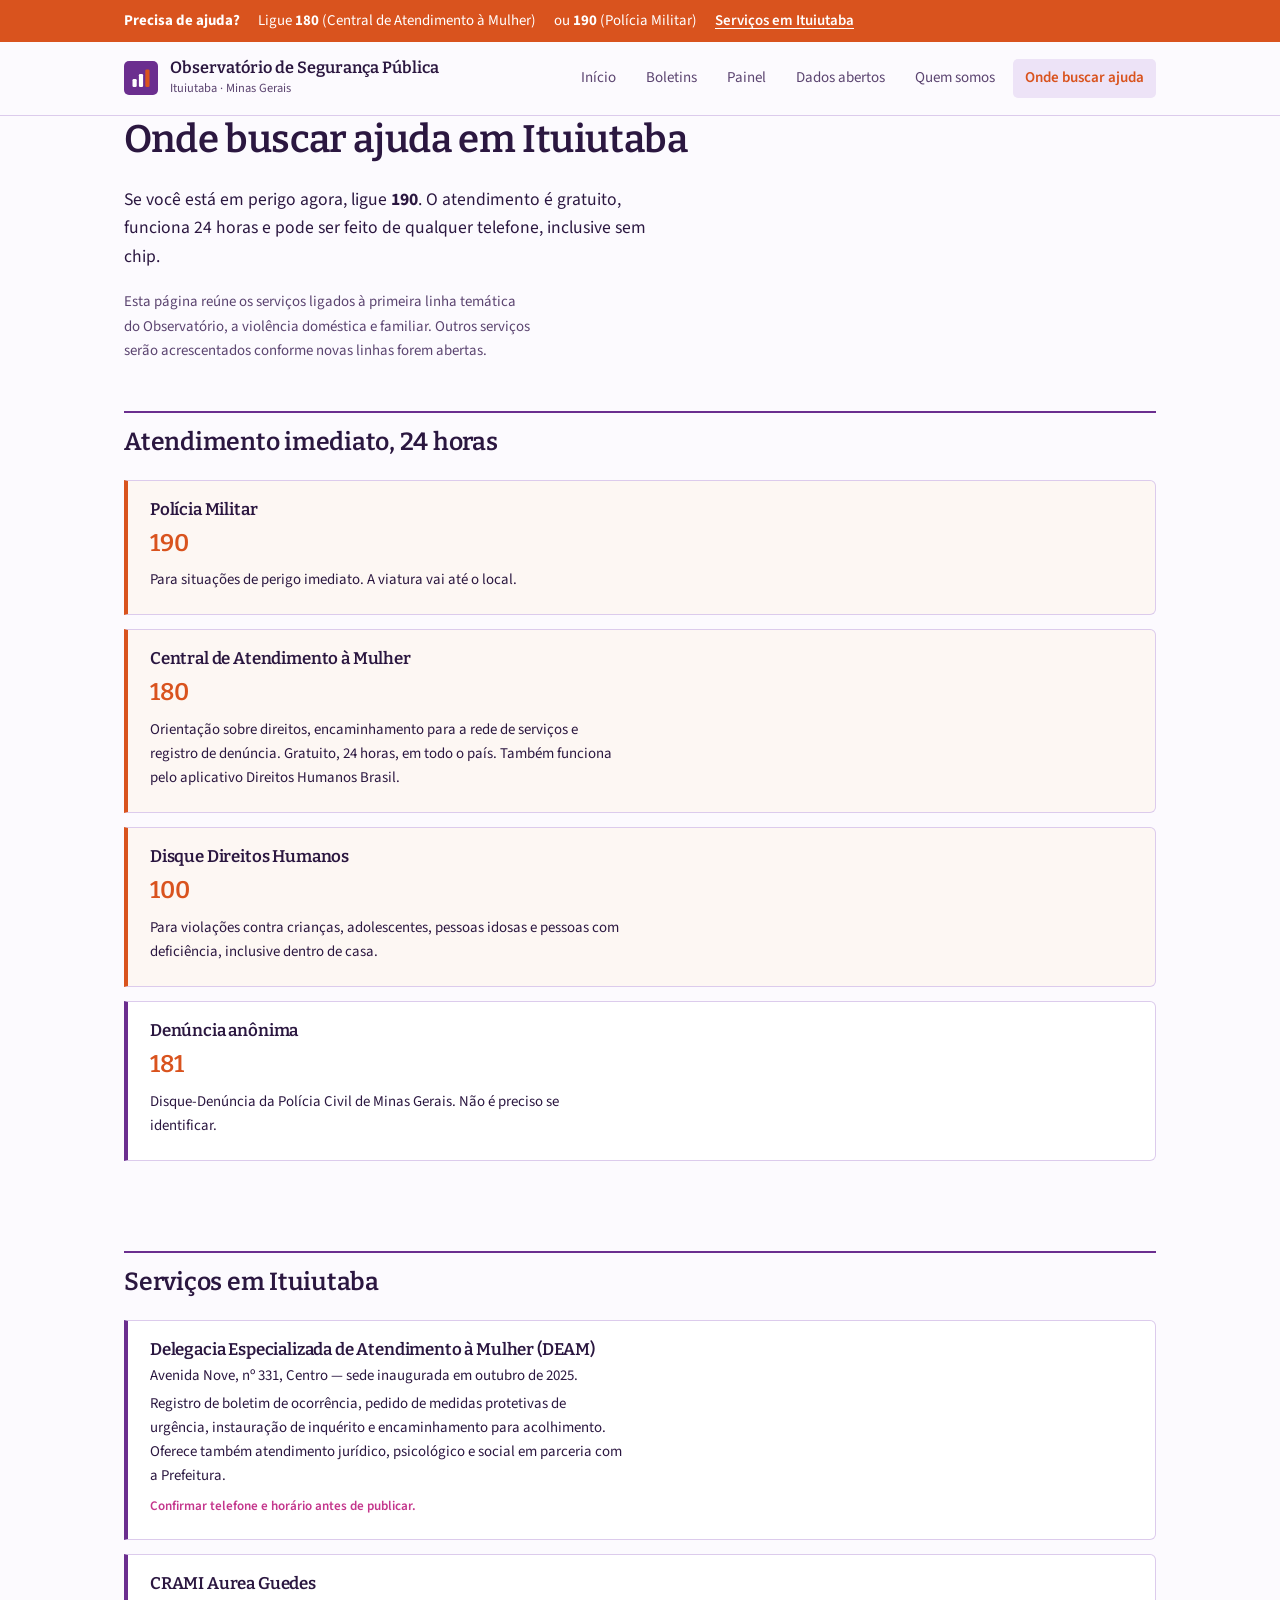
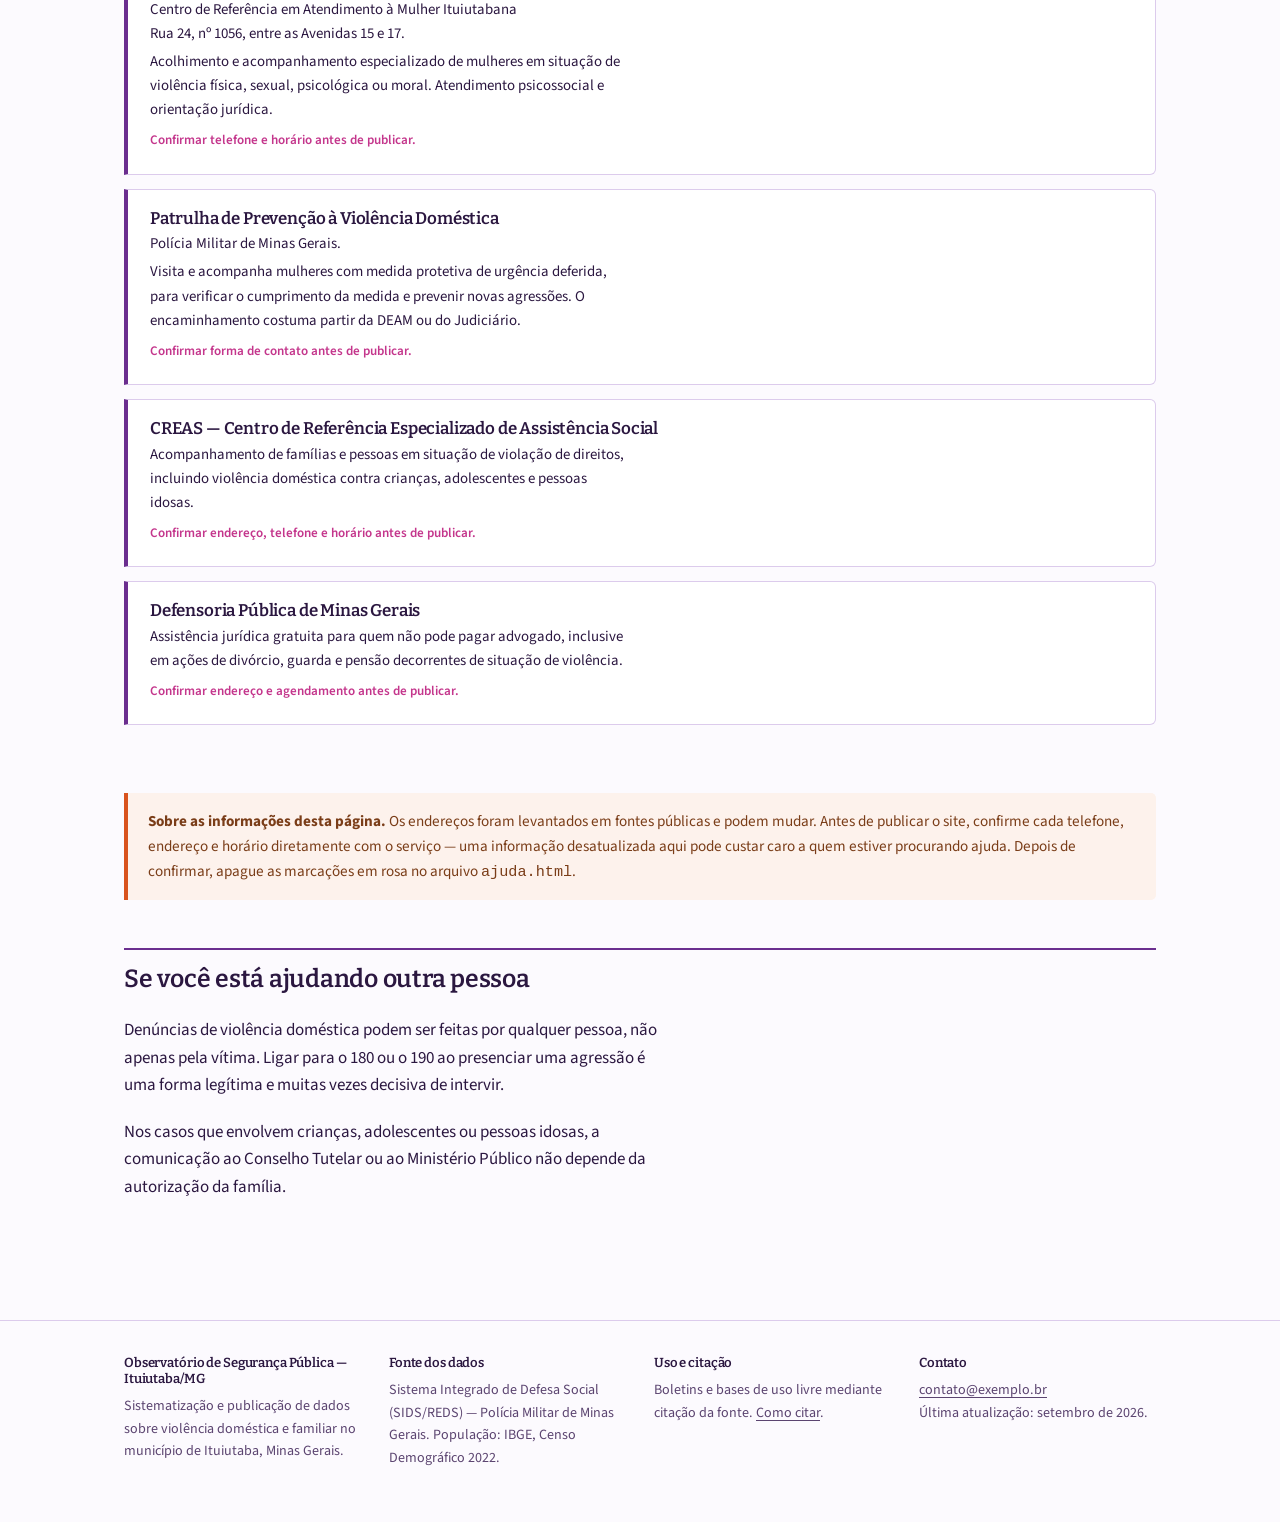
==== ajuda.html @ 3ad16aab "Site - Observatório" ====
<!DOCTYPE html>
<html lang="pt-BR">
<head>
<meta charset="utf-8">
<meta name="viewport" content="width=device-width, initial-scale=1">
<title>Onde buscar ajuda · Observatório de Segurança Pública — Ituiutaba/MG</title>
<meta name="description" content="Serviços de atendimento a pessoas em situação de violência doméstica em Ituiutaba (MG) e telefones de emergência.">
<link rel="preconnect" href="https://fonts.googleapis.com">
<link rel="preconnect" href="https://fonts.gstatic.com" crossorigin>
<link href="https://fonts.googleapis.com/css2?family=Bitter:wght@500;600&family=Source+Sans+3:wght@400;600&display=swap" rel="stylesheet">
<link rel="stylesheet" href="assets/css/estilo.css">
</head>
<body>

<div class="socorro">
  <div class="env">
    <span><strong>Precisa de ajuda?</strong></span>
    <span>Ligue <strong>180</strong><span class="so-detalhe"> (Central de Atendimento à Mulher)</span></span>
    <span>ou <strong>190</strong><span class="so-detalhe"> (Polícia Militar)</span></span>
    <a href="ajuda.html">Serviços em Ituiutaba</a>
  </div>
</div>

<header class="topo">
  <div class="env">
    <a class="marca" href="index.html">
      <svg width="34" height="34" viewBox="0 0 34 34" aria-hidden="true">
        <rect width="34" height="34" rx="5" fill="#6B2E8F"/>
        <rect x="8.5"  y="18" width="4.2" height="8"  rx="1.2" fill="#fff"/>
        <rect x="14.9" y="13" width="4.2" height="13" rx="1.2" fill="#fff"/>
        <rect x="21.3" y="8.5" width="4.2" height="17.5" rx="1.2" fill="#D9531E"/>
      </svg>
      <span>
        <b>Observatório de Segurança Pública</b>
        <span>Ituiutaba · Minas Gerais</span>
      </span>
    </a>
    <nav class="menu" aria-label="Navegação principal">
      <a href="index.html">Início</a>
      <a href="boletins.html">Boletins</a>
      <a href="painel.html">Painel</a>
      <a href="dados.html">Dados abertos</a>
      <a href="equipe.html">Quem somos</a>
      <a href="ajuda.html" class="ajuda" aria-current="page">Onde buscar ajuda</a>
    </nav>
  </div>
</header>

<main>
<div class="env">

  <h1>Onde buscar ajuda em Ituiutaba</h1>
  <p class="linha" style="font-size:1.1rem;max-width:58ch">Se você está em perigo agora,
  ligue <strong>190</strong>. O atendimento é gratuito, funciona 24 horas e pode ser feito
  de qualquer telefone, inclusive sem chip.</p>

  <p class="discreto" style="max-width:58ch">Esta página reúne os serviços ligados à
  primeira linha temática do Observatório, a violência doméstica e familiar. Outros
  serviços serão acrescentados conforme novas linhas forem abertas.</p>

  <div class="secao-titulo"><h2>Atendimento imediato, 24 horas</h2></div>
  <section>
    <div class="servico urgente">
      <h3>Polícia Militar</h3>
      <span class="tel">190</span>
      <p>Para situações de perigo imediato. A viatura vai até o local.</p>
    </div>

    <div class="servico urgente">
      <h3>Central de Atendimento à Mulher</h3>
      <span class="tel">180</span>
      <p>Orientação sobre direitos, encaminhamento para a rede de serviços e registro de
      denúncia. Gratuito, 24 horas, em todo o país. Também funciona pelo aplicativo
      Direitos Humanos Brasil.</p>
    </div>

    <div class="servico urgente">
      <h3>Disque Direitos Humanos</h3>
      <span class="tel">100</span>
      <p>Para violações contra crianças, adolescentes, pessoas idosas e pessoas com
      deficiência, inclusive dentro de casa.</p>
    </div>

    <div class="servico">
      <h3>Denúncia anônima</h3>
      <span class="tel">181</span>
      <p>Disque-Denúncia da Polícia Civil de Minas Gerais. Não é preciso se identificar.</p>
    </div>
  </section>

  <div class="secao-titulo"><h2>Serviços em Ituiutaba</h2></div>
  <section>
    <div class="servico">
      <h3>Delegacia Especializada de Atendimento à Mulher (DEAM)</h3>
      <p>Avenida Nove, nº 331, Centro — sede inaugurada em outubro de 2025.</p>
      <p>Registro de boletim de ocorrência, pedido de medidas protetivas de urgência,
      instauração de inquérito e encaminhamento para acolhimento. Oferece também
      atendimento jurídico, psicológico e social em parceria com a Prefeitura.</p>
      <p class="conferir">Confirmar telefone e horário antes de publicar.</p>
    </div>

    <div class="servico">
      <h3>CRAMI Aurea Guedes</h3>
      <p>Centro de Referência em Atendimento à Mulher Ituiutabana<br>
      Rua 24, nº 1056, entre as Avenidas 15 e 17.</p>
      <p>Acolhimento e acompanhamento especializado de mulheres em situação de violência
      física, sexual, psicológica ou moral. Atendimento psicossocial e orientação
      jurídica.</p>
      <p class="conferir">Confirmar telefone e horário antes de publicar.</p>
    </div>

    <div class="servico">
      <h3>Patrulha de Prevenção à Violência Doméstica</h3>
      <p>Polícia Militar de Minas Gerais.</p>
      <p>Visita e acompanha mulheres com medida protetiva de urgência deferida, para
      verificar o cumprimento da medida e prevenir novas agressões. O encaminhamento
      costuma partir da DEAM ou do Judiciário.</p>
      <p class="conferir">Confirmar forma de contato antes de publicar.</p>
    </div>

    <div class="servico">
      <h3>CREAS — Centro de Referência Especializado de Assistência Social</h3>
      <p>Acompanhamento de famílias e pessoas em situação de violação de direitos,
      incluindo violência doméstica contra crianças, adolescentes e pessoas idosas.</p>
      <p class="conferir">Confirmar endereço, telefone e horário antes de publicar.</p>
    </div>

    <div class="servico">
      <h3>Defensoria Pública de Minas Gerais</h3>
      <p>Assistência jurídica gratuita para quem não pode pagar advogado, inclusive em
      ações de divórcio, guarda e pensão decorrentes de situação de violência.</p>
      <p class="conferir">Confirmar endereço e agendamento antes de publicar.</p>
    </div>
  </section>

  <div class="aviso">
    <p><strong>Sobre as informações desta página.</strong> Os endereços foram levantados em
    fontes públicas e podem mudar. Antes de publicar o site, confirme cada telefone,
    endereço e horário diretamente com o serviço — uma informação desatualizada aqui pode
    custar caro a quem estiver procurando ajuda. Depois de confirmar, apague as marcações
    em rosa no arquivo <code>ajuda.html</code>.</p>
  </div>

  <div class="secao-titulo"><h2>Se você está ajudando outra pessoa</h2></div>
  <section>
    <div class="prosa">
      <p>Denúncias de violência doméstica podem ser feitas por qualquer pessoa, não apenas
      pela vítima. Ligar para o 180 ou o 190 ao presenciar uma agressão é uma forma legítima
      e muitas vezes decisiva de intervir.</p>
      <p>Nos casos que envolvem crianças, adolescentes ou pessoas idosas, a comunicação ao
      Conselho Tutelar ou ao Ministério Público não depende da autorização da família.</p>
    </div>
  </section>

</div>
</main>

<footer>
  <div class="env">
    <div>
      <h4>Observatório de Segurança Pública — Ituiutaba/MG</h4>
      <p>Sistematização e publicação de dados sobre violência doméstica e familiar no
      município de Ituiutaba, Minas Gerais.</p>
    </div>
    <div>
      <h4>Fonte dos dados</h4>
      <p>Sistema Integrado de Defesa Social (SIDS/REDS) — Polícia Militar de Minas
      Gerais. População: IBGE, Censo Demográfico 2022.</p>
    </div>
    <div>
      <h4>Uso e citação</h4>
      <p>Boletins e bases de uso livre mediante citação da fonte.
      <a href="dados.html">Como citar</a>.</p>
    </div>
    <div>
      <h4>Contato</h4>
      <p><a href="mailto:contato@exemplo.br">contato@exemplo.br</a><br>
      Última atualização: setembro de 2026.</p>
    </div>
  </div>
</footer>
</body>
</html>
---- assets/css/estilo.css ----
/* ==========================================================================
   Observatório de Violência Doméstica de Ituiutaba
   Folha de estilo única. Editar aqui muda o site inteiro.
   ========================================================================== */

:root {
  --papel:    #FCFAFE;
  --tinta:    #2B1740;
  --tinta-2:  #5B4470;
  --roxo:     #6B2E8F;
  --magenta:  #C4368C;
  --laranja:  #D9531E;
  --lavanda:  #EDE3F7;
  --lavanda-2:#F7F1FB;
  --borda:    #DCCBEC;
  --largura:  1080px;
  --prosa:    68ch;
}

*, *::before, *::after { box-sizing: border-box; }

html { scroll-behavior: smooth; }
@media (prefers-reduced-motion: reduce) {
  html { scroll-behavior: auto; }
  * { animation: none !important; transition: none !important; }
}

body {
  margin: 0;
  background: var(--papel);
  color: var(--tinta);
  font-family: "Source Sans 3", system-ui, -apple-system, "Segoe UI", sans-serif;
  font-size: 17px;
  line-height: 1.62;
  -webkit-font-smoothing: antialiased;
}

h1, h2, h3, h4 {
  font-family: Bitter, Georgia, "Times New Roman", serif;
  font-weight: 600;
  line-height: 1.22;
  color: var(--tinta);
  margin: 0 0 .6em 0;
  letter-spacing: -0.01em;
}
h1 { font-size: 2.4rem; }
h2 { font-size: 1.55rem; margin-top: 2.4em; }
h3 { font-size: 1.13rem; margin-top: 1.8em; }

p { margin: 0 0 1.1em 0; max-width: var(--prosa); }
a { color: var(--roxo); text-decoration-thickness: 1px; text-underline-offset: 3px; }
a:hover { color: var(--magenta); }
:focus-visible { outline: 3px solid var(--magenta); outline-offset: 3px; border-radius: 2px; }

.env { max-width: var(--largura); margin: 0 auto; padding: 0 24px; }
.prosa { max-width: var(--prosa); }
.discreto { color: var(--tinta-2); font-size: .93rem; }

/* ---------- Faixa de emergência ---------- */
.socorro {
  background: var(--laranja);
  color: #fff;
  font-size: .93rem;
  padding: 9px 0;
}
.socorro a { color: #fff; font-weight: 600; }
.socorro .env { display: flex; gap: 18px; flex-wrap: wrap; align-items: baseline; }

/* ---------- Cabeçalho ---------- */
.topo {
  border-bottom: 1px solid var(--borda);
  background: var(--papel);
  position: sticky; top: 0; z-index: 20;
}
.topo .env {
  display: flex; align-items: center; justify-content: space-between;
  gap: 20px; padding-top: 16px; padding-bottom: 16px; flex-wrap: wrap;
}
.marca { display: flex; align-items: center; gap: 12px; text-decoration: none; }
.marca svg { flex: none; }
.marca b {
  font-family: Bitter, Georgia, serif; font-weight: 600;
  font-size: 1.02rem; color: var(--tinta); line-height: 1.25; display: block;
}
.marca span { font-size: .78rem; color: var(--tinta-2); display: block; }

nav.menu { display: flex; gap: 6px; flex-wrap: wrap; }
nav.menu a {
  text-decoration: none; color: var(--tinta-2);
  padding: 7px 12px; border-radius: 5px; font-size: .94rem;
}
nav.menu a:hover { background: var(--lavanda-2); color: var(--roxo); }
nav.menu a[aria-current="page"] {
  background: var(--lavanda); color: var(--roxo); font-weight: 600;
}
nav.menu a.ajuda { color: var(--laranja); font-weight: 600; }
nav.menu a.ajuda:hover { background: #FCEDE5; color: var(--laranja); }

/* ---------- Abertura ---------- */
.abertura { padding: 60px 0 40px; }
.abertura h1 { font-size: 2.75rem; max-width: 24ch; }
.abertura .linha {
  font-size: 1.18rem; color: var(--tinta-2); max-width: 56ch; margin-top: 22px;
}

/* ---------- Grade de meses (hero de dados) ---------- */
.grade { margin: 34px 0 12px; overflow-x: auto; padding-bottom: 6px; }
table.meses { border-collapse: collapse; font-size: .74rem; }
table.meses th {
  font-family: "Source Sans 3", sans-serif; font-weight: 500;
  color: var(--tinta-2); padding: 3px 5px; text-align: center;
}
table.meses th[scope="row"] { text-align: right; padding-right: 9px; }
table.meses td { padding: 2px; }
table.meses i {
  display: block; width: 32px; height: 24px; border-radius: 2px;
  font-style: normal;
}
.legenda {
  display: flex; align-items: center; gap: 9px;
  font-size: .82rem; color: var(--tinta-2); margin-top: 10px; flex-wrap: wrap;
}
.legenda i { display: inline-block; width: 22px; height: 12px; border-radius: 2px; }

/* ---------- Números-chave ---------- */
.numeros {
  display: grid; grid-template-columns: repeat(auto-fit, minmax(168px, 1fr));
  gap: 1px; background: var(--borda);
  border: 1px solid var(--borda); border-radius: 6px; overflow: hidden;
  margin: 40px 0;
}
.numeros div { background: var(--papel); padding: 20px 18px; }
.numeros b {
  display: block; font-family: Bitter, Georgia, serif; font-size: 2rem;
  font-weight: 600; color: var(--roxo); line-height: 1;
}
.numeros span { display: block; font-size: .87rem; color: var(--tinta-2); margin-top: 8px; }

/* ---------- Seções ---------- */
section { padding: 8px 0 28px; }
.secao-titulo { border-top: 2px solid var(--roxo); padding-top: 14px; margin-top: 48px; }
.secao-titulo h2 { margin-top: 0; }

/* ---------- Lista de boletins ---------- */
.boletim {
  border: 1px solid var(--borda); border-radius: 6px;
  padding: 22px 24px; margin-bottom: 18px; background: #fff;
  display: grid; grid-template-columns: 76px 1fr; gap: 22px; align-items: start;
}
.boletim .num {
  font-family: Bitter, Georgia, serif; font-size: 2.1rem; font-weight: 600;
  color: var(--lavanda); line-height: 1; padding-top: 2px;
}
.boletim h3 { margin: 0 0 6px 0; font-size: 1.16rem; }
.boletim .meta { font-size: .85rem; color: var(--tinta-2); margin-bottom: 10px; }
.boletim p { margin-bottom: 14px; }
.boletim.previsto { background: var(--lavanda-2); border-style: dashed; }

.botao {
  display: inline-block; background: var(--roxo); color: #fff;
  text-decoration: none; padding: 9px 18px; border-radius: 5px;
  font-size: .93rem; font-weight: 600;
}
.botao:hover { background: var(--magenta); color: #fff; }
.botao.vazado {
  background: transparent; color: var(--roxo); border: 1.5px solid var(--borda);
}
.botao.vazado:hover { background: var(--lavanda); color: var(--roxo); }

/* ---------- Tabelas de dados ---------- */
table.dados {
  border-collapse: collapse; width: 100%; font-size: .92rem; margin: 18px 0;
}
table.dados th {
  text-align: left; font-family: "Source Sans 3", sans-serif; font-weight: 600;
  font-size: .82rem; color: var(--tinta-2);
  border-bottom: 2px solid var(--roxo); padding: 9px 12px;
}
table.dados td { padding: 9px 12px; border-bottom: 1px solid var(--borda); }
table.dados td.n, table.dados th.n { text-align: right; font-variant-numeric: tabular-nums; }
table.dados tr.parcial td { color: var(--tinta-2); font-style: italic; }
table.dados caption {
  caption-side: bottom; text-align: left; font-size: .82rem;
  color: var(--tinta-2); padding-top: 10px;
}

/* ---------- Aviso ---------- */
.aviso {
  border-left: 4px solid var(--laranja); background: #FDF2EC;
  padding: 16px 20px; border-radius: 0 5px 5px 0; margin: 26px 0;
}
.aviso p { margin: 0; max-width: none; font-size: .95rem; color: #7A3D18; }
.aviso p + p { margin-top: 9px; }

/* ---------- Painel ---------- */
.controles {
  display: flex; gap: 10px; flex-wrap: wrap; align-items: center;
  margin: 22px 0 8px;
}
.controles button {
  font: inherit; font-size: .91rem; cursor: pointer;
  background: #fff; border: 1.5px solid var(--borda); color: var(--tinta-2);
  padding: 7px 15px; border-radius: 20px;
}
.controles button[aria-pressed="true"] {
  background: var(--roxo); border-color: var(--roxo); color: #fff; font-weight: 600;
}
.tela {
  border: 1px solid var(--borda); border-radius: 6px; background: #fff;
  padding: 20px; margin: 16px 0 8px; height: 430px;
}
@media (max-width: 600px) { .tela { height: 330px; padding: 12px; } }

/* ---------- Serviços ---------- */
.servico {
  border: 1px solid var(--borda); border-left: 4px solid var(--roxo);
  border-radius: 0 6px 6px 0; padding: 18px 22px; margin-bottom: 14px; background: #fff;
}
.servico.urgente { border-left-color: var(--laranja); background: #FDF7F3; }
.servico h3 { margin: 0 0 4px 0; font-size: 1.06rem; }
.servico .tel {
  font-family: Bitter, Georgia, serif; font-size: 1.5rem; font-weight: 600;
  color: var(--laranja); display: block; margin: 4px 0 6px;
}
.servico p { margin: 0 0 4px 0; font-size: .93rem; }
.servico .conferir {
  font-size: .82rem; color: var(--magenta); font-weight: 600; margin-top: 8px;
}

/* ---------- Equipe ---------- */
.pessoas {
  display: grid; grid-template-columns: repeat(auto-fit, minmax(230px, 1fr)); gap: 18px;
  margin: 22px 0;
}
.pessoa { border-top: 2px solid var(--lavanda); padding-top: 14px; }
.pessoa b { display: block; font-size: 1.02rem; }
.pessoa span { display: block; font-size: .88rem; color: var(--tinta-2); }

/* ---------- Rodapé ---------- */
footer {
  border-top: 1px solid var(--borda); margin-top: 72px;
  padding: 34px 0 46px; font-size: .88rem; color: var(--tinta-2);
}
footer .env { display: grid; grid-template-columns: repeat(auto-fit, minmax(230px, 1fr)); gap: 28px; }
footer h4 { font-size: .82rem; margin: 0 0 8px; color: var(--tinta); }
footer p { max-width: 38ch; margin-bottom: .5em; }
footer a { color: var(--tinta-2); }

@media (max-width: 640px) {
  body { font-size: 16px; }
  .abertura h1 { font-size: 2rem; }
  h1 { font-size: 1.9rem; }
  .boletim { grid-template-columns: 1fr; gap: 10px; }
  .boletim .num { font-size: 1.5rem; }
}

/* ---------- Ajustes para telas estreitas ---------- */
@media (max-width: 700px) {
  .socorro { font-size: .86rem; padding: 7px 0; }
  .socorro .env { gap: 4px 10px; }
  .so-detalhe { display: none; }
  .topo { position: static; }
  .topo .env { padding-top: 12px; padding-bottom: 12px; gap: 12px; }
  nav.menu { gap: 2px; }
  nav.menu a { padding: 6px 9px; font-size: .89rem; }
  .abertura { padding: 32px 0 28px; }
  table.meses i { width: 22px; height: 18px; }
}
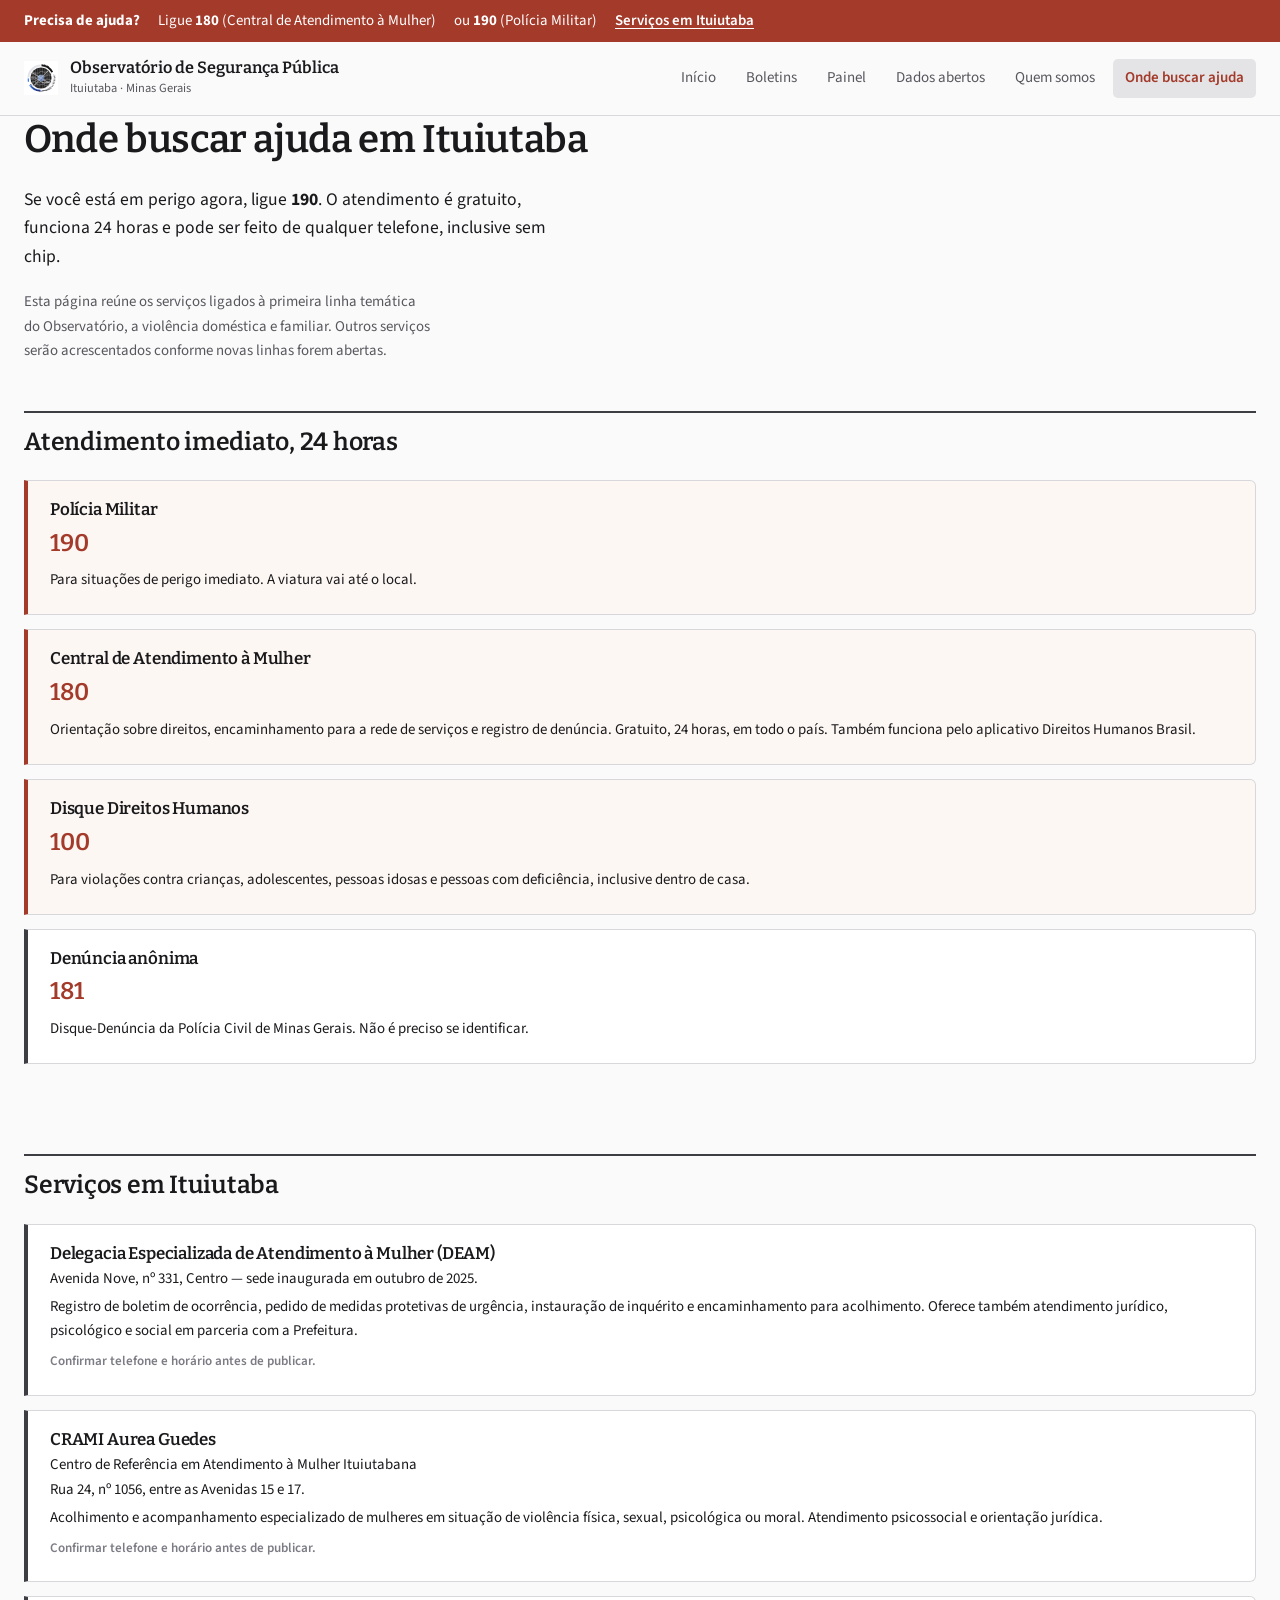
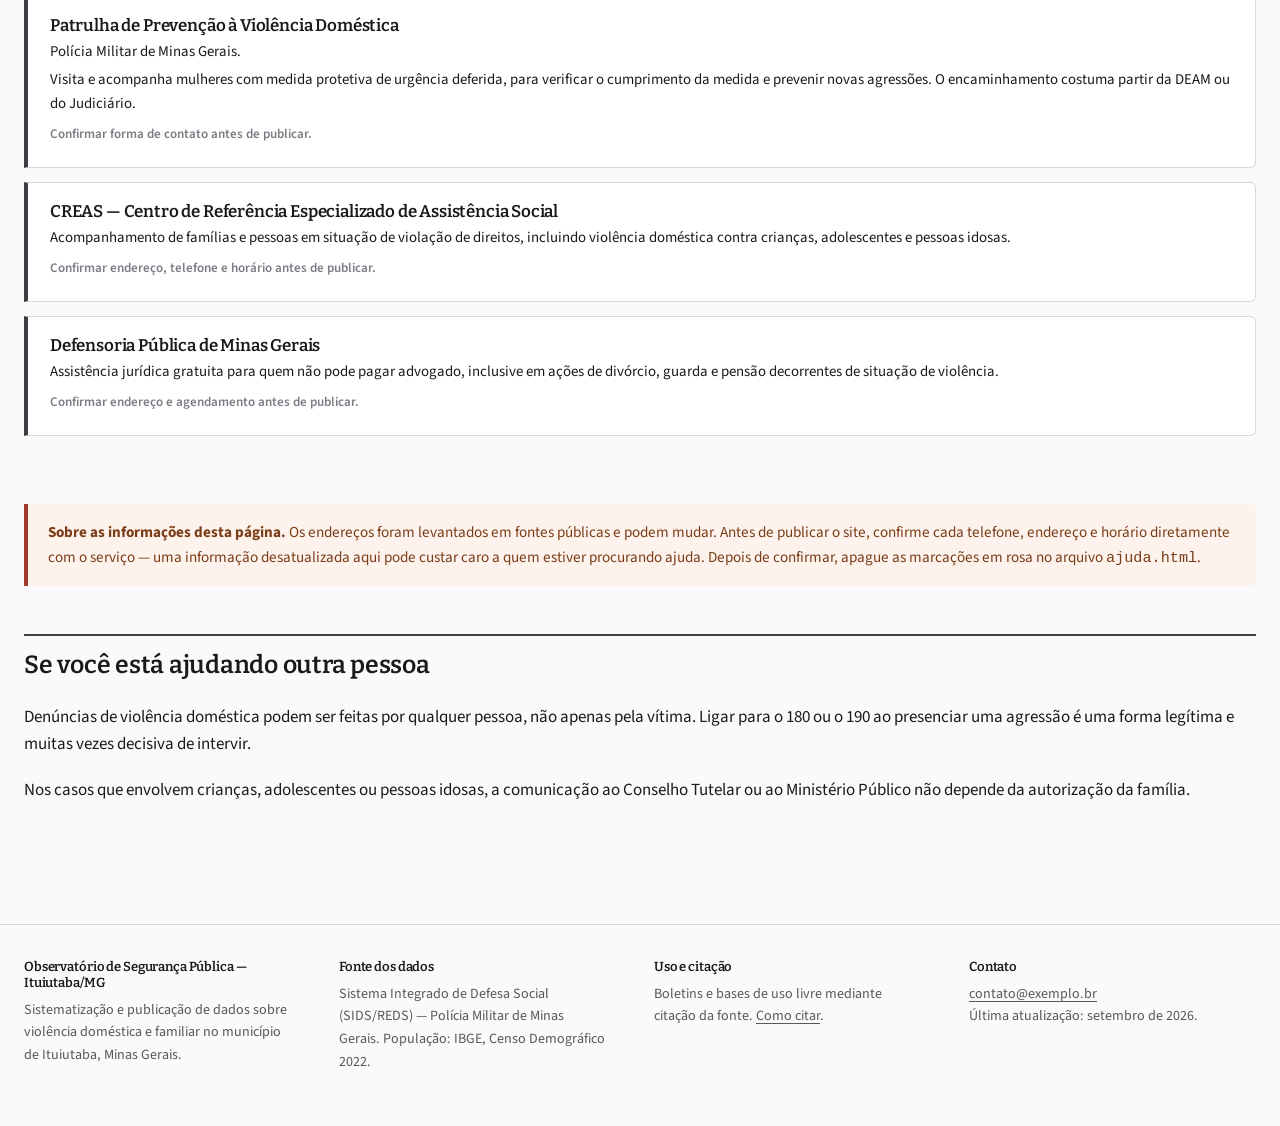
==== commit 8f1e0e70: "Update ajuda.html" ====
--- a/ajuda.html
+++ b/ajuda.html
@@ -24,12 +24,7 @@
 <header class="topo">
   <div class="env">
     <a class="marca" href="index.html">
-      <svg width="34" height="34" viewBox="0 0 34 34" aria-hidden="true">
-        <rect width="34" height="34" rx="5" fill="#6B2E8F"/>
-        <rect x="8.5"  y="18" width="4.2" height="8"  rx="1.2" fill="#fff"/>
-        <rect x="14.9" y="13" width="4.2" height="13" rx="1.2" fill="#fff"/>
-        <rect x="21.3" y="8.5" width="4.2" height="17.5" rx="1.2" fill="#D9531E"/>
-      </svg>
+      <img src="assets/logo.svg" alt="" width="34" height="34">
       <span>
         <b>Observatório de Segurança Pública</b>
         <span>Ituiutaba · Minas Gerais</span>
--- a/assets/css/estilo.css
+++ b/assets/css/estilo.css
@@ -4,17 +4,16 @@
    ========================================================================== */
 
 :root {
-  --papel:    #FCFAFE;
-  --tinta:    #2B1740;
-  --tinta-2:  #5B4470;
-  --roxo:     #6B2E8F;
-  --magenta:  #C4368C;
-  --laranja:  #D9531E;
-  --lavanda:  #EDE3F7;
-  --lavanda-2:#F7F1FB;
-  --borda:    #DCCBEC;
-  --largura:  1080px;
-  --prosa:    68ch;
+   --papel:    #FAFAFA;   /* fundo de todas as páginas */
+  --tinta:    #1A1A1D;   /* títulos e texto principal */
+  --tinta-2:  #57575E;   /* texto secundário, legendas, rodapé, eixos */
+  --roxo:     #3D3D44;   /* cor principal: links, botões, barras dos gráficos */
+  --magenta:  #7C7C85;   /* destaque secundário nos gráficos */
+  --laranja:  #A33A2A;   /* faixa de emergência, telefones, alertas */
+  --lavanda:  #E4E4E7;   /* fundos de destaque, tom claro da grade */
+  --lavanda-2:#F2F2F4;   /* fundo mais claro, caixas de citação */
+  --lavanda-3:#A8A8B0;   /* tom médio: séries secundárias, anos parciais */
+  --borda:    #D8D8DC;   /* linhas de tabela e contornos de caixa */
 }
 
 *, *::before, *::after { box-sizing: border-box; }
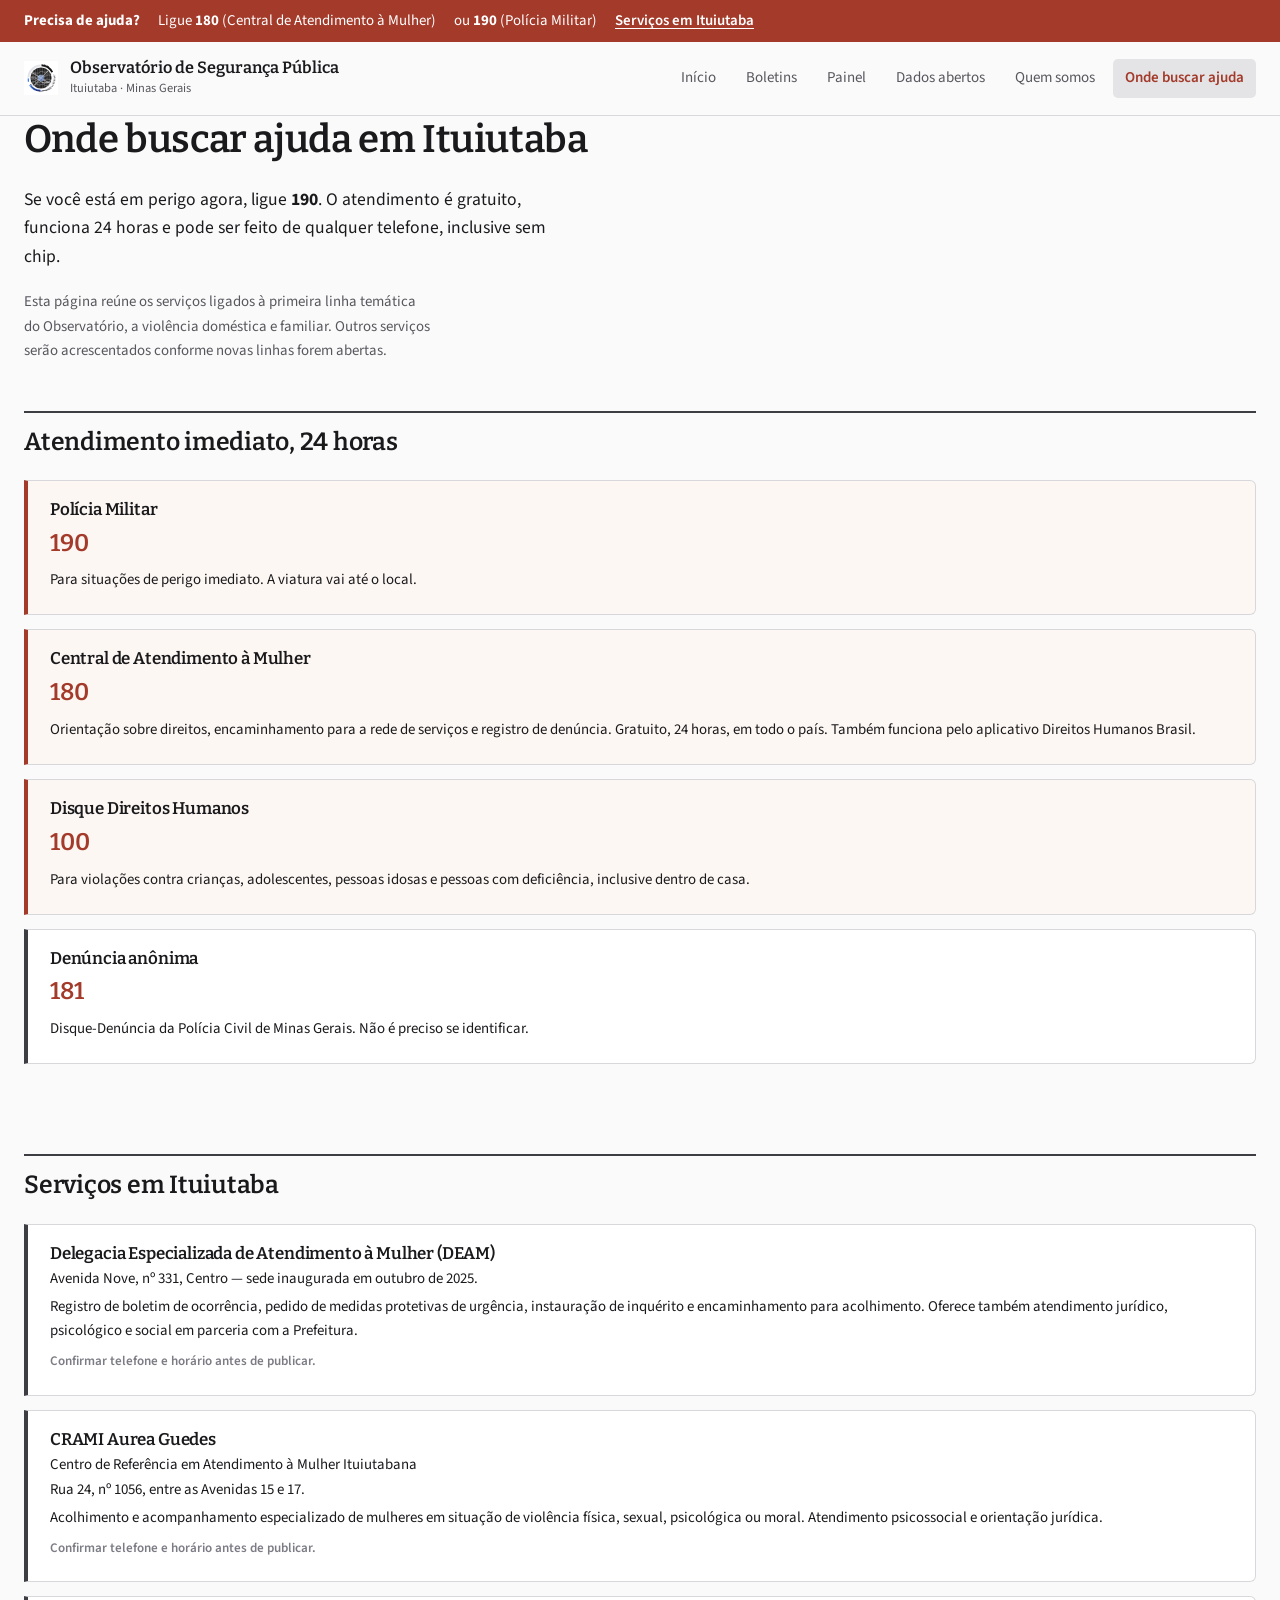
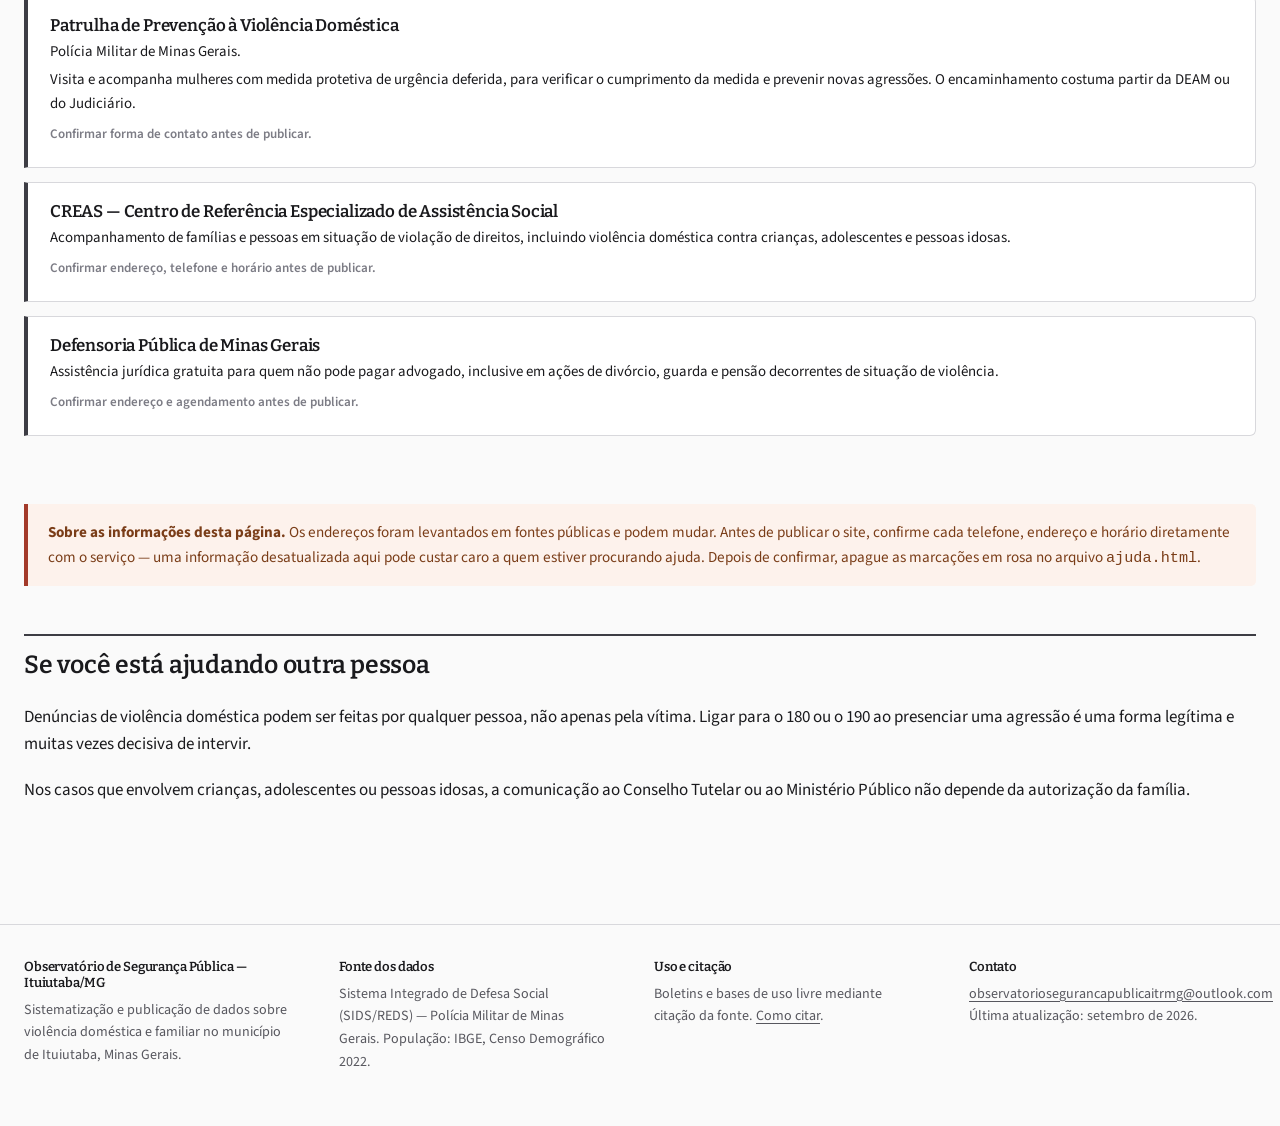
==== commit c951a81f: "Update ajuda.html" ====
--- a/ajuda.html
+++ b/ajuda.html
@@ -169,7 +169,7 @@
     </div>
     <div>
       <h4>Contato</h4>
-      <p><a href="mailto:contato@exemplo.br">contato@exemplo.br</a><br>
+      <p><a href="mailto:observatoriosegurancapublicaitrmg@outlook.com">observatoriosegurancapublicaitrmg@outlook.com</a><br>
       Última atualização: setembro de 2026.</p>
     </div>
   </div>
--- a/assets/css/estilo.css
+++ b/assets/css/estilo.css
@@ -265,3 +265,36 @@
   .abertura { padding: 32px 0 28px; }
   table.meses i { width: 22px; height: 18px; }
 }
+* ---------- Capa: logo grande + apresentação ---------- */
+.capa {
+  display: grid; grid-template-columns: 152px 1fr; gap: 40px;
+  align-items: center; padding: 56px 0 44px;
+}
+.capa img, .capa svg { width: 152px; height: auto; }
+.capa h1 { font-size: 2.15rem; margin-bottom: .5em; max-width: 20ch; }
+.capa p { font-size: 1.08rem; color: var(--tinta-2); max-width: 54ch; }
+.capa p:last-child { margin-bottom: 0; }
+@media (max-width: 700px) {
+  .capa { grid-template-columns: 1fr; gap: 22px; padding: 30px 0 26px; }
+  .capa img, .capa svg { width: 104px; }
+  .capa h1 { font-size: 1.8rem; }
+}
+
+/* ---------- Notícias ---------- */
+.noticia {
+  display: grid; grid-template-columns: 108px 1fr; gap: 26px;
+  padding: 22px 0; border-bottom: 1px solid var(--borda); align-items: start;
+}
+.noticia:last-child { border-bottom: none; }
+.noticia .data { font-size: .82rem; color: var(--tinta-2); padding-top: 3px; line-height: 1.4; }
+.noticia .etiqueta {
+  display: inline-block; background: var(--lavanda); color: var(--roxo);
+  font-size: .72rem; font-weight: 600; padding: 2px 8px; border-radius: 3px;
+  margin-bottom: 6px;
+}
+.noticia h3 { margin: 0 0 6px 0; font-size: 1.12rem; }
+.noticia p { margin-bottom: 10px; }
+@media (max-width: 700px) {
+  .noticia { grid-template-columns: 1fr; gap: 8px; }
+  .noticia .data { padding-top: 0; }
+}
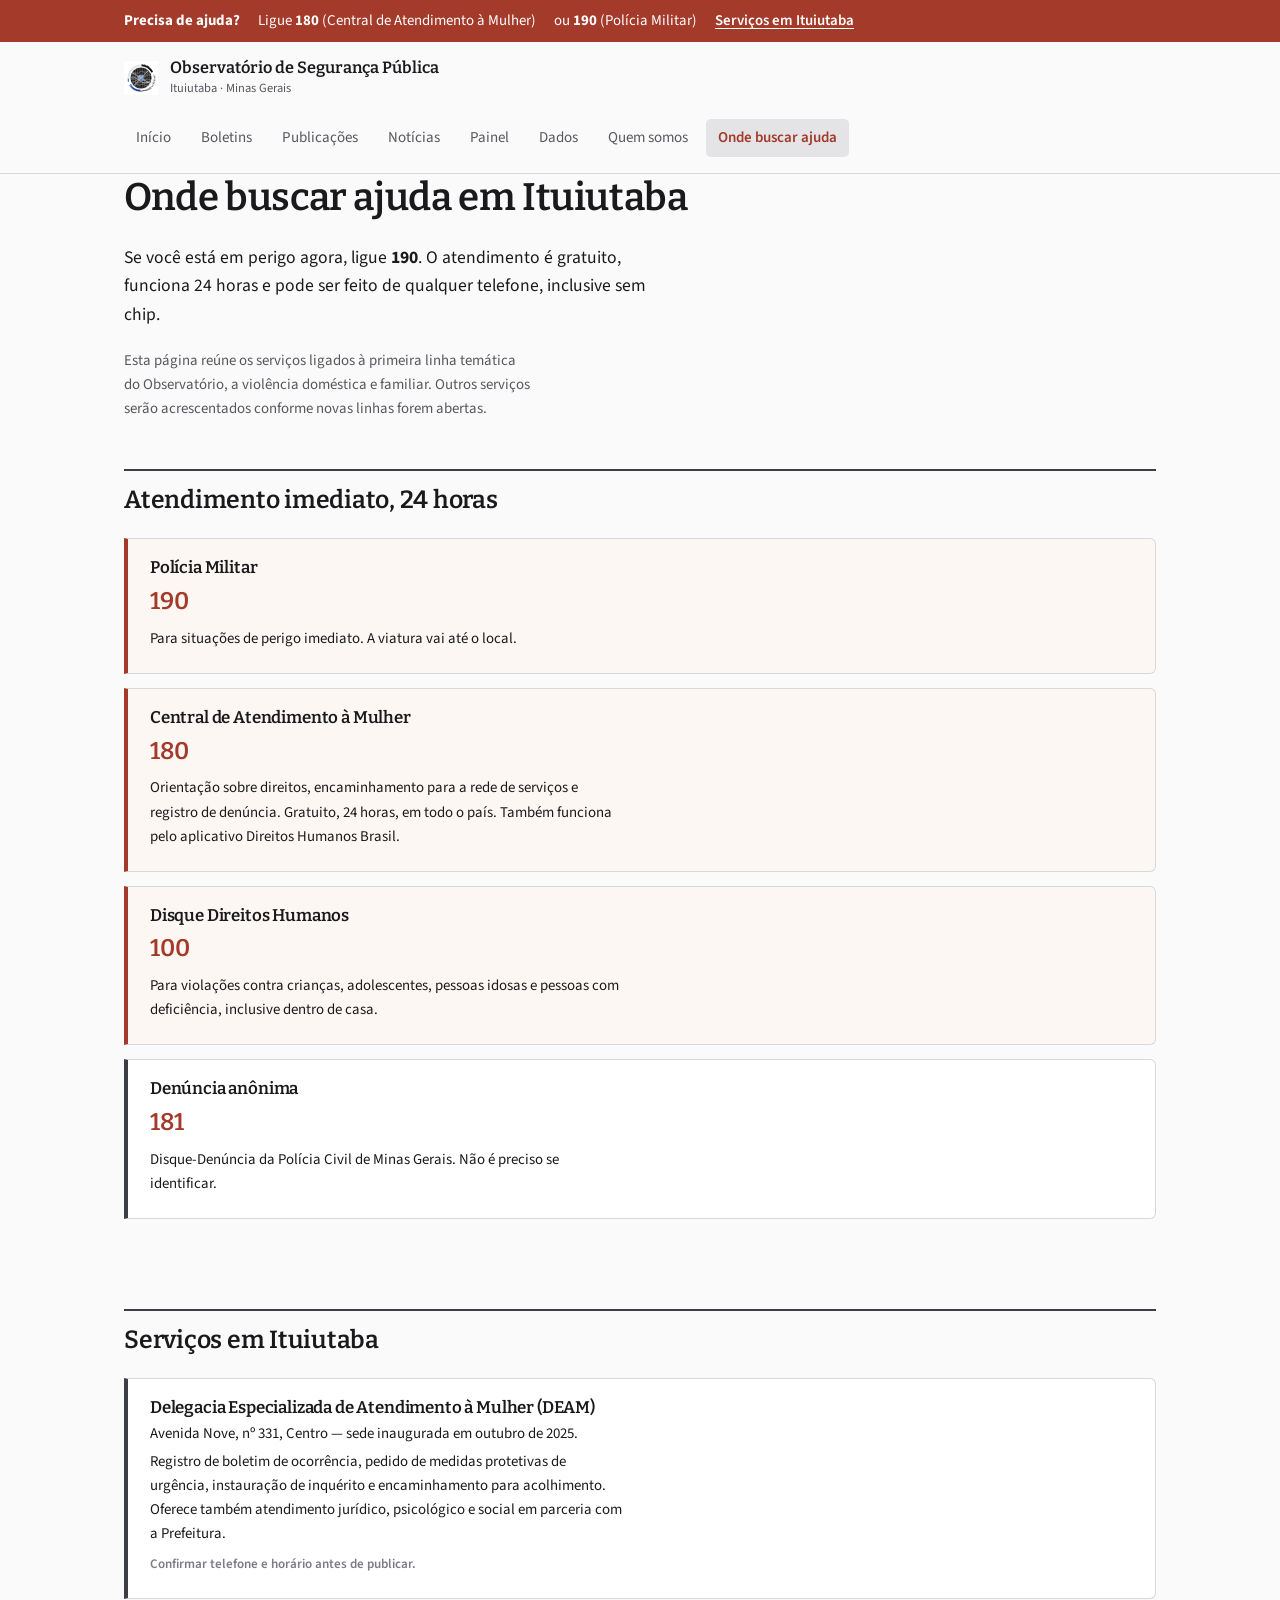
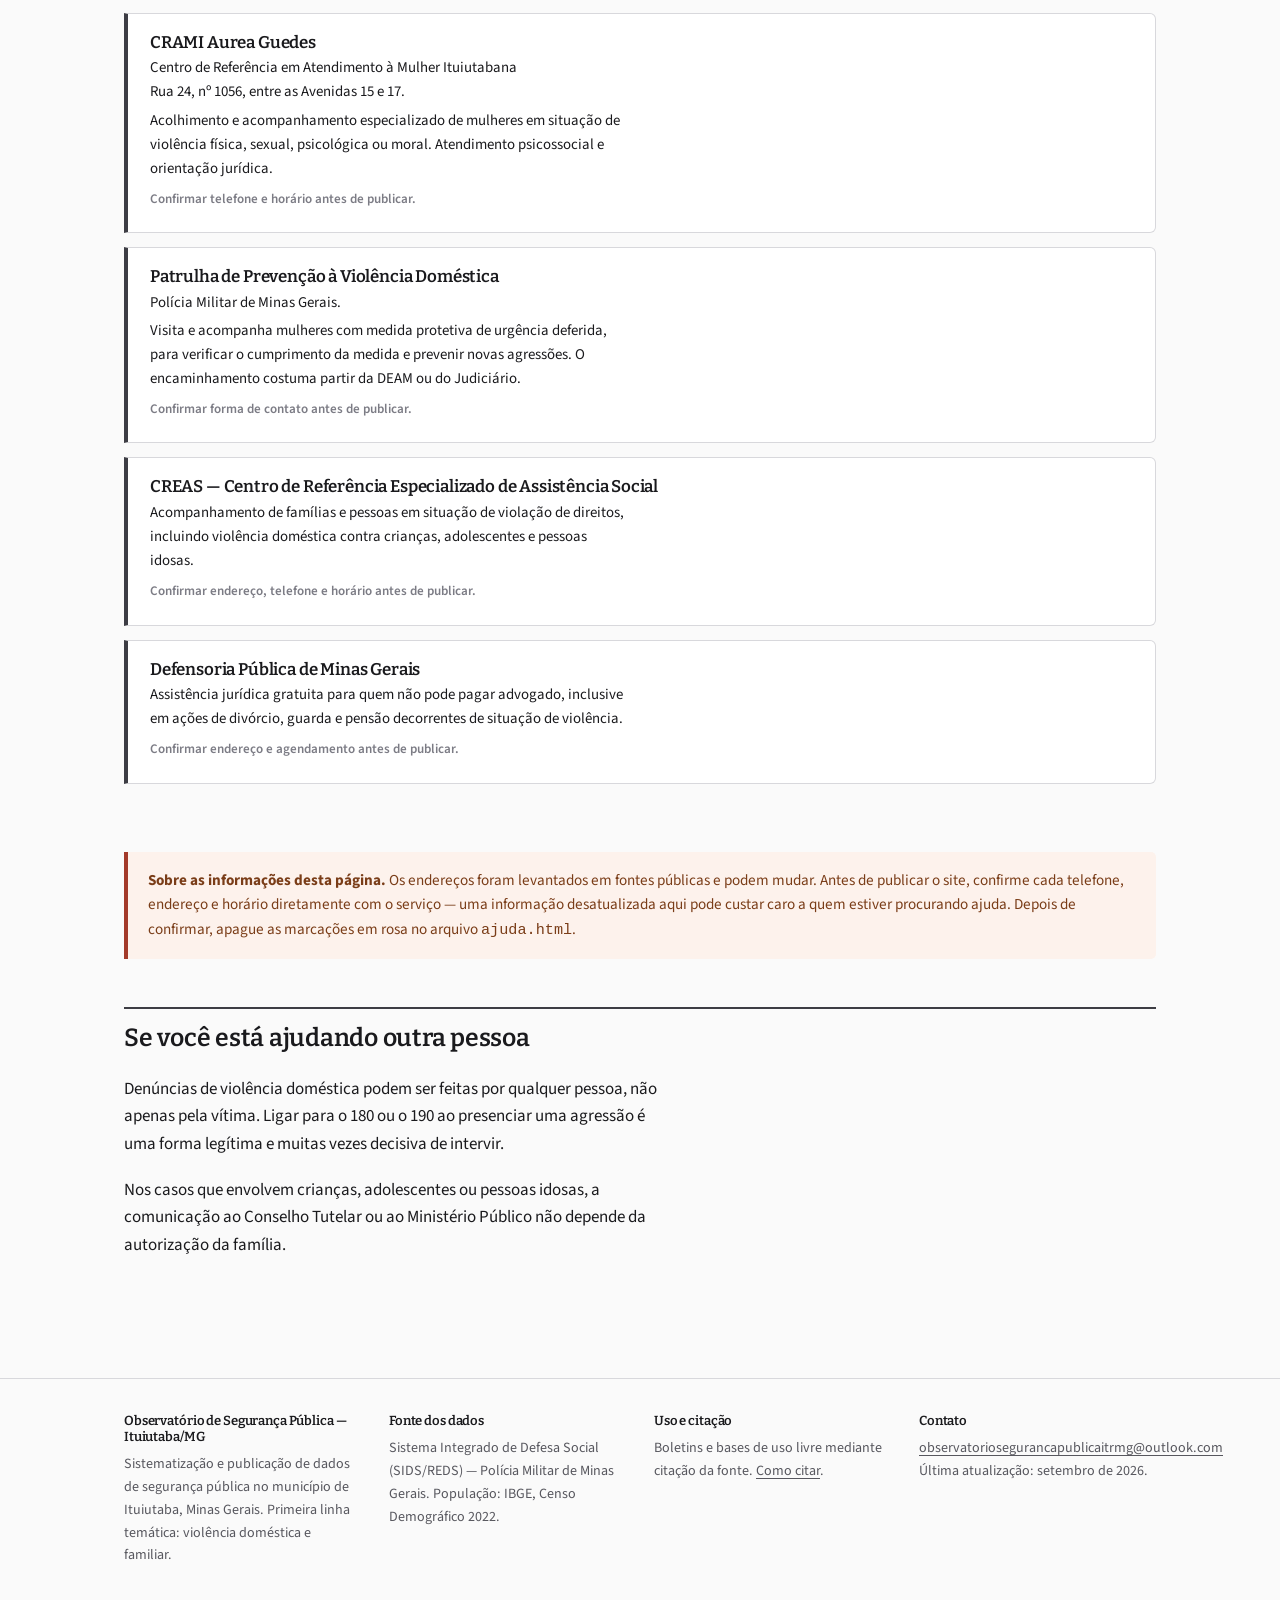
==== commit e5fd3a45: "Add files via upload" ====
--- a/ajuda.html
+++ b/ajuda.html
@@ -8,6 +8,7 @@
 <link rel="preconnect" href="https://fonts.googleapis.com">
 <link rel="preconnect" href="https://fonts.gstatic.com" crossorigin>
 <link href="https://fonts.googleapis.com/css2?family=Bitter:wght@500;600&family=Source+Sans+3:wght@400;600&display=swap" rel="stylesheet">
+<link rel="icon" href="assets/logo.svg" type="image/svg+xml">
 <link rel="stylesheet" href="assets/css/estilo.css">
 </head>
 <body>
@@ -33,8 +34,10 @@
     <nav class="menu" aria-label="Navegação principal">
       <a href="index.html">Início</a>
       <a href="boletins.html">Boletins</a>
+      <a href="publicacoes.html">Publicações</a>
+      <a href="noticias.html">Notícias</a>
       <a href="painel.html">Painel</a>
-      <a href="dados.html">Dados abertos</a>
+      <a href="dados.html">Dados</a>
       <a href="equipe.html">Quem somos</a>
       <a href="ajuda.html" class="ajuda" aria-current="page">Onde buscar ajuda</a>
     </nav>
@@ -154,8 +157,8 @@
   <div class="env">
     <div>
       <h4>Observatório de Segurança Pública — Ituiutaba/MG</h4>
-      <p>Sistematização e publicação de dados sobre violência doméstica e familiar no
-      município de Ituiutaba, Minas Gerais.</p>
+      <p>Sistematização e publicação de dados de segurança pública no município de
+      Ituiutaba, Minas Gerais. Primeira linha temática: violência doméstica e familiar.</p>
     </div>
     <div>
       <h4>Fonte dos dados</h4>
--- a/assets/css/estilo.css
+++ b/assets/css/estilo.css
@@ -1,19 +1,33 @@
 /* ==========================================================================
-   Observatório de Violência Doméstica de Ituiutaba
+   Observatório de Segurança Pública — Ituiutaba/MG
    Folha de estilo única. Editar aqui muda o site inteiro.
    ========================================================================== */
 
+/* ---------------------------------------------------------------------------
+   PALETA DO SITE
+
+   Todas as cores do site saem daqui — as seis páginas, os gráficos do painel,
+   a grade da página inicial e o símbolo do cabeçalho. Trocar um código aqui
+   muda tudo que usa aquela cor. Não há cor escrita em nenhum outro arquivo.
+
+   Para testar antes de publicar: edite este arquivo no seu computador e abra
+   o index.html no navegador. A mudança aparece na hora.
+   --------------------------------------------------------------------------- */
+
 :root {
-   --papel:    #FAFAFA;   /* fundo de todas as páginas */
+  --papel:    #FAFAFA;   /* fundo de todas as páginas */
   --tinta:    #1A1A1D;   /* títulos e texto principal */
   --tinta-2:  #57575E;   /* texto secundário, legendas, rodapé, eixos */
   --roxo:     #3D3D44;   /* cor principal: links, botões, barras dos gráficos */
   --magenta:  #7C7C85;   /* destaque secundário nos gráficos */
-  --laranja:  #A33A2A;   /* faixa de emergência, telefones, alertas */
-  --lavanda:  #E4E4E7;   /* fundos de destaque, tom claro da grade */
-  --lavanda-2:#F2F2F4;   /* fundo mais claro, caixas de citação */
-  --lavanda-3:#A8A8B0;   /* tom médio: séries secundárias, anos parciais */
+  --laranja:  #A33A2A;   /* faixa de emergência, telefones, alertas, fins de semana */
+  --lavanda:  #E4E4E7;   /* fundos de destaque, tom mais claro da grade */
+  --lavanda-2:#F2F2F4;   /* fundo mais claro ainda, caixas de citação, grade dos eixos */
+  --lavanda-3:#A8A8B0;   /* tom médio: séries secundárias dos gráficos, anos parciais */
   --borda:    #D8D8DC;   /* linhas de tabela e contornos de caixa */
+
+  --largura:  1080px;    /* largura máxima do conteúdo */
+  --prosa:    68ch;      /* largura máxima dos parágrafos, para leitura confortável */
 }
 
 *, *::before, *::after { box-sizing: border-box; }
@@ -265,7 +279,8 @@
   .abertura { padding: 32px 0 28px; }
   table.meses i { width: 22px; height: 18px; }
 }
-* ---------- Capa: logo grande + apresentação ---------- */
+
+/* ---------- Capa: logo grande + apresentação ---------- */
 .capa {
   display: grid; grid-template-columns: 152px 1fr; gap: 40px;
   align-items: center; padding: 56px 0 44px;
@@ -275,7 +290,7 @@
 .capa p { font-size: 1.08rem; color: var(--tinta-2); max-width: 54ch; }
 .capa p:last-child { margin-bottom: 0; }
 @media (max-width: 700px) {
-  .capa { grid-template-columns: 1fr; gap: 22px; padding: 30px 0 26px; }
+  .capa { grid-template-columns: 1fr; gap: 22px; padding: 30px 0 26px; text-align: left; }
   .capa img, .capa svg { width: 104px; }
   .capa h1 { font-size: 1.8rem; }
 }
@@ -286,7 +301,9 @@
   padding: 22px 0; border-bottom: 1px solid var(--borda); align-items: start;
 }
 .noticia:last-child { border-bottom: none; }
-.noticia .data { font-size: .82rem; color: var(--tinta-2); padding-top: 3px; line-height: 1.4; }
+.noticia .data {
+  font-size: .82rem; color: var(--tinta-2); padding-top: 3px; line-height: 1.4;
+}
 .noticia .etiqueta {
   display: inline-block; background: var(--lavanda); color: var(--roxo);
   font-size: .72rem; font-weight: 600; padding: 2px 8px; border-radius: 3px;
